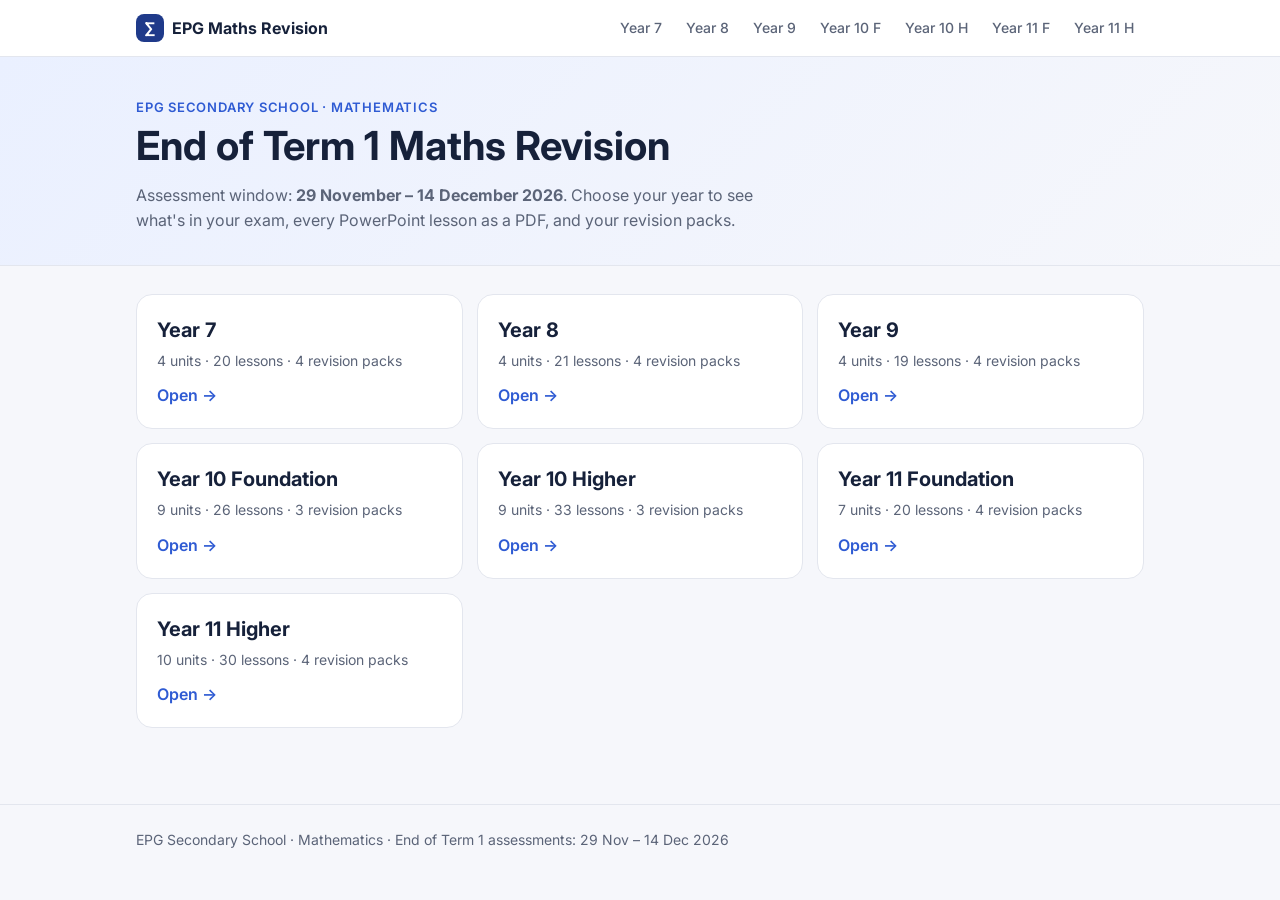
==== index.html @ ab38854c "Add revision site pages, guides and revision packs Co-Authored-By: Claude Opus 5.5 <noreply@anthropi" ====
<!doctype html><html lang="en"><head><meta charset="utf-8"><meta name="viewport" content="width=device-width,initial-scale=1">
<title>EPG Maths Revision</title><link rel="preconnect" href="https://fonts.googleapis.com"><link href="https://fonts.googleapis.com/css2?family=Inter:wght@400;500;600;700&display=swap" rel="stylesheet">
<link rel="stylesheet" href="assets/style.css"></head><body><header class="top"><div class="wrap"><a class="brand" href="index.html"><span class="logo">∑</span> EPG Maths Revision</a><nav class="years"><a href="y7.html" class="">Year 7</a><a href="y8.html" class="">Year 8</a><a href="y9.html" class="">Year 9</a><a href="y10f.html" class="">Year 10 F</a><a href="y10h.html" class="">Year 10 H</a><a href="y11f.html" class="">Year 11 F</a><a href="y11h.html" class="">Year 11 H</a></nav></div></header><main><section class="hero home"><div class="wrap"><p class="eyebrow">EPG Secondary School · Mathematics</p><h1>End of Term 1 Maths Revision</h1>
<p class="sub">Assessment window: <strong>29 November – 14 December 2026</strong>. Choose your year to see what's in your exam, every PowerPoint lesson as a PDF, and your revision packs.</p></div></section>
<div class="wrap"><div class="ygrid"><a class="ycard" href="y7.html"><span class="yname">Year 7</span><span class="ystats">4 units · 20 lessons · 4 revision packs</span><span class="go">Open →</span></a><a class="ycard" href="y8.html"><span class="yname">Year 8</span><span class="ystats">4 units · 21 lessons · 4 revision packs</span><span class="go">Open →</span></a><a class="ycard" href="y9.html"><span class="yname">Year 9</span><span class="ystats">4 units · 19 lessons · 4 revision packs</span><span class="go">Open →</span></a><a class="ycard" href="y10f.html"><span class="yname">Year 10 Foundation</span><span class="ystats">9 units · 26 lessons · 3 revision packs</span><span class="go">Open →</span></a><a class="ycard" href="y10h.html"><span class="yname">Year 10 Higher</span><span class="ystats">9 units · 33 lessons · 3 revision packs</span><span class="go">Open →</span></a><a class="ycard" href="y11f.html"><span class="yname">Year 11 Foundation</span><span class="ystats">7 units · 20 lessons · 4 revision packs</span><span class="go">Open →</span></a><a class="ycard" href="y11h.html"><span class="yname">Year 11 Higher</span><span class="ystats">10 units · 30 lessons · 4 revision packs</span><span class="go">Open →</span></a></div></div></main><footer><div class="wrap">EPG Secondary School · Mathematics · End of Term 1 assessments: 29 Nov – 14 Dec 2026</div></footer></body></html>
---- assets/style.css ----
:root{--bg:#f6f7fb;--card:#fff;--ink:#16213a;--muted:#5b6478;--line:#e3e6ee;--brand:#1f3a8a;--brand2:#2f5bd3;--soft:#eaf0ff;--acc:#0f766e;--accsoft:#e6f6f3}
@media (prefers-color-scheme:dark){:root:not([data-theme="light"]){--bg:#0f1420;--card:#171e2d;--ink:#e8ecf5;--muted:#9aa4b8;--line:#2a3347;--brand:#9db4ff;--brand2:#7f9cff;--soft:#1e2a47;--acc:#5eead4;--accsoft:#123a36}}
*{box-sizing:border-box}html{scroll-behavior:smooth}
body{margin:0;background:var(--bg);color:var(--ink);font:16px/1.55 Inter,system-ui,-apple-system,Segoe UI,Roboto,sans-serif}
a{color:inherit}.wrap{max-width:1040px;margin:0 auto;padding:0 16px}
.top{position:sticky;top:0;z-index:5;background:var(--card);border-bottom:1px solid var(--line)}
.top .wrap{display:flex;align-items:center;gap:16px;min-height:56px;flex-wrap:wrap;padding-top:6px;padding-bottom:6px}
.brand{font-weight:700;text-decoration:none;display:flex;align-items:center;gap:8px;white-space:nowrap}
.logo{display:inline grid;place-items:center;width:28px;height:28px;border-radius:8px;background:var(--brand);color:var(--card);font-size:16px}
.years{display:flex;gap:4px;overflow-x:auto;margin-left:auto;max-width:100%;scrollbar-width:none}
.years a{text-decoration:none;font-size:14px;font-weight:500;padding:6px 10px;border-radius:999px;color:var(--muted);white-space:nowrap}
.years a:hover{background:var(--soft);color:var(--ink)}.years a.on{background:var(--brand);color:var(--card)}
.hero{background:linear-gradient(135deg,var(--soft),var(--bg));border-bottom:1px solid var(--line);padding:40px 0 32px}
.eyebrow{margin:0 0 6px;font-size:13px;font-weight:600;letter-spacing:.06em;text-transform:uppercase;color:var(--brand2)}
h1{margin:0 0 14px;font-size:clamp(28px,5vw,40px);line-height:1.15}
.sub{max-width:640px;color:var(--muted);margin:0}
.chips{display:flex;flex-wrap:wrap;gap:8px;margin-bottom:12px}
.chip{background:var(--card);border:1px solid var(--line);padding:4px 12px;border-radius:999px;font-size:14px;font-weight:500}
.equip{color:var(--muted);margin:0 0 18px;max-width:760px}
.jump{display:flex;flex-wrap:wrap;gap:8px}
.jump a{text-decoration:none;background:var(--brand);color:var(--card);padding:9px 16px;border-radius:10px;font-weight:600;font-size:15px}
.jump a.ghost{background:transparent;color:var(--brand);border:1.5px solid var(--brand)}
section[id]{padding-top:36px;scroll-margin-top:64px}
h2{font-size:24px;margin:0 0 6px}.lead{color:var(--muted);margin:0 0 18px}
.units{display:grid;gap:16px}
.unit,.lgroup{background:var(--card);border:1px solid var(--line);border-radius:14px;padding:16px 18px}
.unit h3,.lgroup h3{margin:0 0 10px;font-size:17px;color:var(--brand)}
table{width:100%;border-collapse:collapse;font-size:15px}
th{text-align:left;font-size:12px;text-transform:uppercase;letter-spacing:.05em;color:var(--muted);font-weight:600;padding:6px 8px;border-bottom:1px solid var(--line)}
td{padding:8px;border-bottom:1px solid var(--line);vertical-align:top}tr:last-child td{border-bottom:0}
td.num{font-weight:600;width:56px;color:var(--brand2);font-variant-numeric:tabular-nums}
td.pg{white-space:nowrap;color:var(--muted);width:96px}
tr.rev td{font-style:italic;color:var(--muted)}
.lgroup{margin-bottom:14px}
.decks{display:grid;grid-template-columns:repeat(auto-fill,minmax(260px,1fr));gap:10px}
.deck{display:grid;grid-template-columns:auto 1fr;grid-template-rows:auto auto;column-gap:10px;text-decoration:none;border:1px solid var(--line);border-radius:12px;padding:10px 12px;transition:.15s}
.deck:hover{border-color:var(--brand2);background:var(--soft)}
.dnum{grid-row:span 2;align-self:center;background:var(--soft);color:var(--brand);font-weight:700;border-radius:8px;padding:6px 8px;font-size:14px;min-width:44px;text-align:center}
.dname{font-weight:600;line-height:1.3}.dmeta{font-size:13px;color:var(--muted)}
.packs{display:grid;grid-template-columns:repeat(auto-fill,minmax(240px,1fr));gap:12px}
.pack{background:var(--card);border:1px solid var(--line);border-radius:14px;padding:16px}
.ptitle{font-weight:700;margin-bottom:10px}.pbtns{display:grid;grid-template-columns:1fr 1fr;gap:8px}
.pbtn{text-decoration:none;text-align:center;border-radius:10px;padding:10px 6px;font-weight:600;display:flex;flex-direction:column;gap:2px}
.pbtn small{font-weight:400;font-size:12px;opacity:.8}
.pbtn.q{background:var(--brand);color:var(--card)}.pbtn.a{background:var(--accsoft);color:var(--acc)}
.empty{background:var(--card);border:1px dashed var(--line);border-radius:14px;padding:18px;color:var(--muted)}
.ygrid{display:grid;grid-template-columns:repeat(auto-fill,minmax(280px,1fr));gap:14px;padding:28px 0}
.ycard{display:flex;flex-direction:column;gap:4px;text-decoration:none;background:var(--card);border:1px solid var(--line);border-radius:16px;padding:20px;transition:.15s}
.ycard:hover{border-color:var(--brand2);transform:translateY(-2px);box-shadow:0 6px 20px rgba(31,58,138,.08)}
.yname{font-size:20px;font-weight:700}.ystats{color:var(--muted);font-size:14px}.go{margin-top:8px;color:var(--brand2);font-weight:600}
footer{margin-top:48px;padding:24px 0;border-top:1px solid var(--line);color:var(--muted);font-size:14px}
@media (max-width:560px){.top .wrap{gap:6px}.years{margin-left:0;width:100%}td.pg{width:auto}.hero{padding:28px 0 24px}}
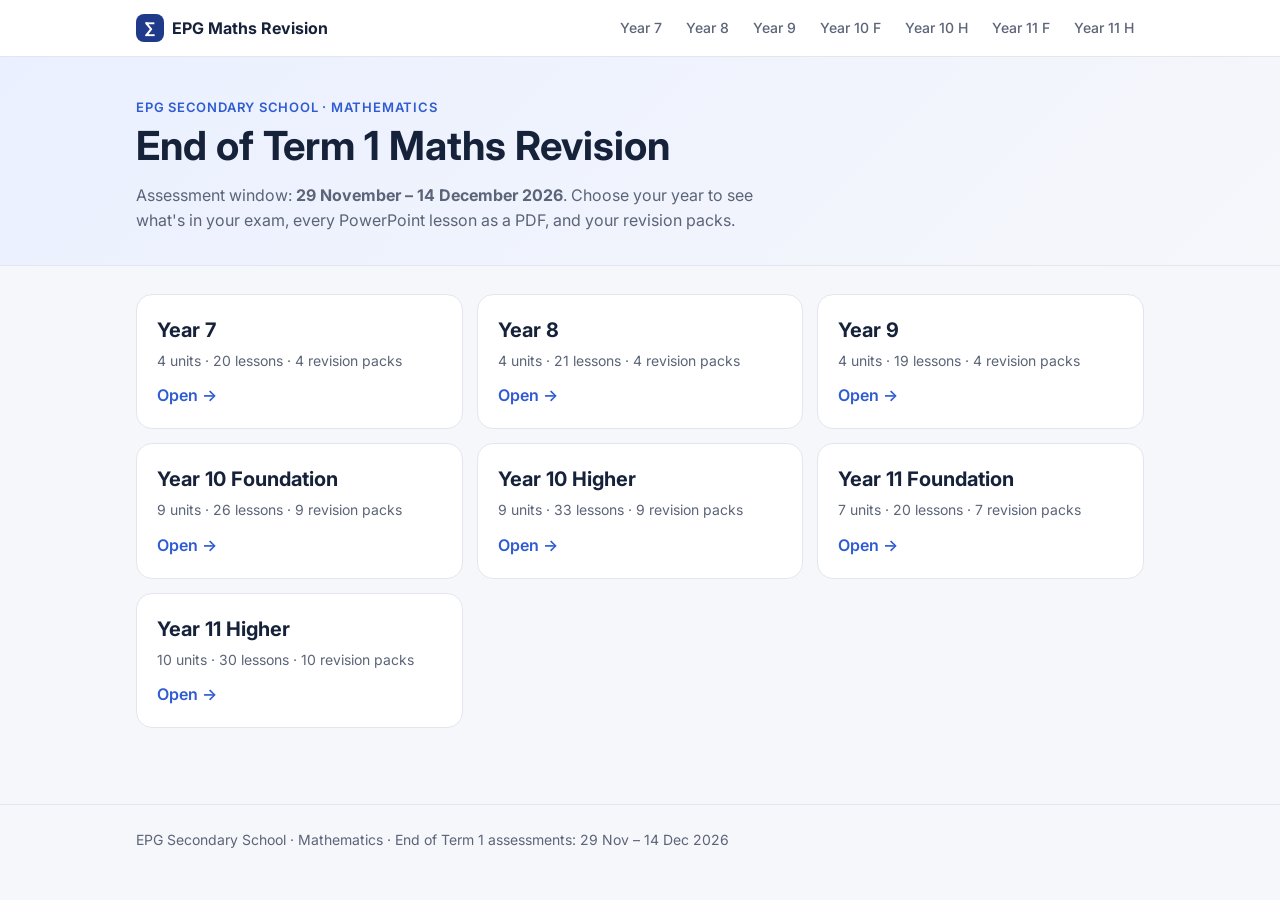
==== commit 779bafc8: "Remove units section; add per-unit Year 10/11 revision packs Co-Authored-By: Claude Opus 5.5 <norepl" ====
--- a/index.html
+++ b/index.html
@@ -2,4 +2,4 @@
 <title>EPG Maths Revision</title><link rel="preconnect" href="https://fonts.googleapis.com"><link href="https://fonts.googleapis.com/css2?family=Inter:wght@400;500;600;700&display=swap" rel="stylesheet">
 <link rel="stylesheet" href="assets/style.css"></head><body><header class="top"><div class="wrap"><a class="brand" href="index.html"><span class="logo">∑</span> EPG Maths Revision</a><nav class="years"><a href="y7.html" class="">Year 7</a><a href="y8.html" class="">Year 8</a><a href="y9.html" class="">Year 9</a><a href="y10f.html" class="">Year 10 F</a><a href="y10h.html" class="">Year 10 H</a><a href="y11f.html" class="">Year 11 F</a><a href="y11h.html" class="">Year 11 H</a></nav></div></header><main><section class="hero home"><div class="wrap"><p class="eyebrow">EPG Secondary School · Mathematics</p><h1>End of Term 1 Maths Revision</h1>
 <p class="sub">Assessment window: <strong>29 November – 14 December 2026</strong>. Choose your year to see what's in your exam, every PowerPoint lesson as a PDF, and your revision packs.</p></div></section>
-<div class="wrap"><div class="ygrid"><a class="ycard" href="y7.html"><span class="yname">Year 7</span><span class="ystats">4 units · 20 lessons · 4 revision packs</span><span class="go">Open →</span></a><a class="ycard" href="y8.html"><span class="yname">Year 8</span><span class="ystats">4 units · 21 lessons · 4 revision packs</span><span class="go">Open →</span></a><a class="ycard" href="y9.html"><span class="yname">Year 9</span><span class="ystats">4 units · 19 lessons · 4 revision packs</span><span class="go">Open →</span></a><a class="ycard" href="y10f.html"><span class="yname">Year 10 Foundation</span><span class="ystats">9 units · 26 lessons · 3 revision packs</span><span class="go">Open →</span></a><a class="ycard" href="y10h.html"><span class="yname">Year 10 Higher</span><span class="ystats">9 units · 33 lessons · 3 revision packs</span><span class="go">Open →</span></a><a class="ycard" href="y11f.html"><span class="yname">Year 11 Foundation</span><span class="ystats">7 units · 20 lessons · 4 revision packs</span><span class="go">Open →</span></a><a class="ycard" href="y11h.html"><span class="yname">Year 11 Higher</span><span class="ystats">10 units · 30 lessons · 4 revision packs</span><span class="go">Open →</span></a></div></div></main><footer><div class="wrap">EPG Secondary School · Mathematics · End of Term 1 assessments: 29 Nov – 14 Dec 2026</div></footer></body></html>+<div class="wrap"><div class="ygrid"><a class="ycard" href="y7.html"><span class="yname">Year 7</span><span class="ystats">4 units · 20 lessons · 4 revision packs</span><span class="go">Open →</span></a><a class="ycard" href="y8.html"><span class="yname">Year 8</span><span class="ystats">4 units · 21 lessons · 4 revision packs</span><span class="go">Open →</span></a><a class="ycard" href="y9.html"><span class="yname">Year 9</span><span class="ystats">4 units · 19 lessons · 4 revision packs</span><span class="go">Open →</span></a><a class="ycard" href="y10f.html"><span class="yname">Year 10 Foundation</span><span class="ystats">9 units · 26 lessons · 9 revision packs</span><span class="go">Open →</span></a><a class="ycard" href="y10h.html"><span class="yname">Year 10 Higher</span><span class="ystats">9 units · 33 lessons · 9 revision packs</span><span class="go">Open →</span></a><a class="ycard" href="y11f.html"><span class="yname">Year 11 Foundation</span><span class="ystats">7 units · 20 lessons · 7 revision packs</span><span class="go">Open →</span></a><a class="ycard" href="y11h.html"><span class="yname">Year 11 Higher</span><span class="ystats">10 units · 30 lessons · 10 revision packs</span><span class="go">Open →</span></a></div></div></main><footer><div class="wrap">EPG Secondary School · Mathematics · End of Term 1 assessments: 29 Nov – 14 Dec 2026</div></footer></body></html>
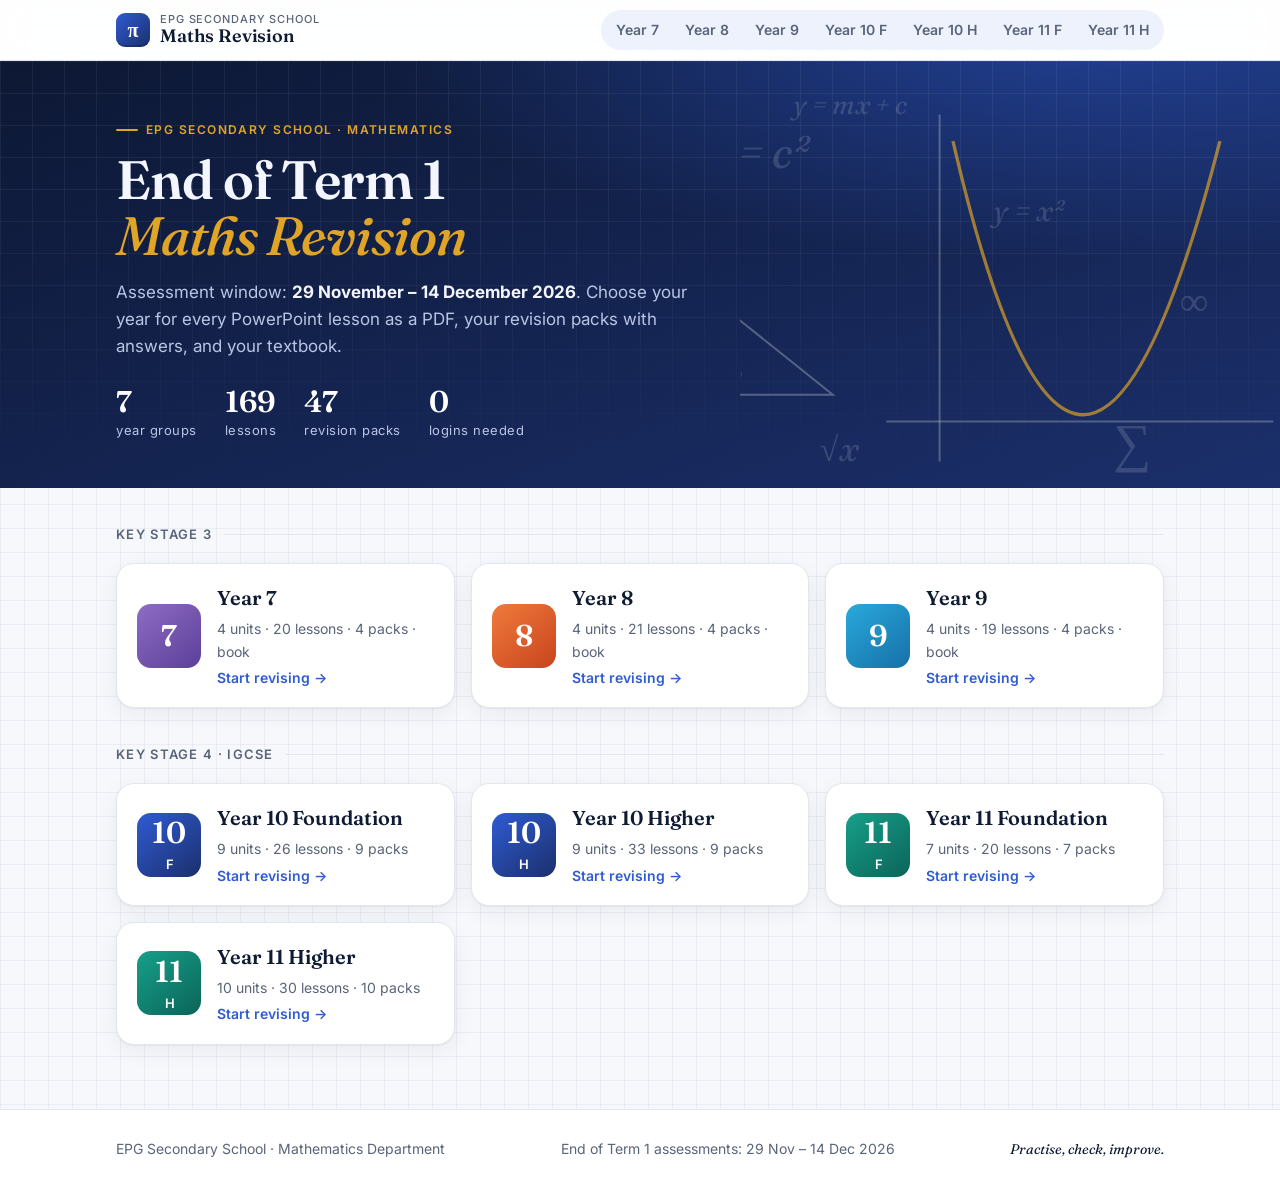
==== commit 0ad96516: "Restyle site with a maths theme Co-Authored-By: Claude Opus 5.5 <noreply@anthropic.com> Claude-Sessi" ====
--- a/index.html
+++ b/index.html
@@ -1,5 +1,6 @@
 <!doctype html><html lang="en"><head><meta charset="utf-8"><meta name="viewport" content="width=device-width,initial-scale=1">
-<title>EPG Maths Revision</title><link rel="preconnect" href="https://fonts.googleapis.com"><link href="https://fonts.googleapis.com/css2?family=Inter:wght@400;500;600;700&display=swap" rel="stylesheet">
-<link rel="stylesheet" href="assets/style.css"></head><body><header class="top"><div class="wrap"><a class="brand" href="index.html"><span class="logo">∑</span> EPG Maths Revision</a><nav class="years"><a href="y7.html" class="">Year 7</a><a href="y8.html" class="">Year 8</a><a href="y9.html" class="">Year 9</a><a href="y10f.html" class="">Year 10 F</a><a href="y10h.html" class="">Year 10 H</a><a href="y11f.html" class="">Year 11 F</a><a href="y11h.html" class="">Year 11 H</a></nav></div></header><main><section class="hero home"><div class="wrap"><p class="eyebrow">EPG Secondary School · Mathematics</p><h1>End of Term 1 Maths Revision</h1>
-<p class="sub">Assessment window: <strong>29 November – 14 December 2026</strong>. Choose your year to see what's in your exam, every PowerPoint lesson as a PDF, and your revision packs.</p></div></section>
-<div class="wrap"><div class="ygrid"><a class="ycard" href="y7.html"><span class="yname">Year 7</span><span class="ystats">4 units · 20 lessons · 4 revision packs</span><span class="go">Open →</span></a><a class="ycard" href="y8.html"><span class="yname">Year 8</span><span class="ystats">4 units · 21 lessons · 4 revision packs</span><span class="go">Open →</span></a><a class="ycard" href="y9.html"><span class="yname">Year 9</span><span class="ystats">4 units · 19 lessons · 4 revision packs</span><span class="go">Open →</span></a><a class="ycard" href="y10f.html"><span class="yname">Year 10 Foundation</span><span class="ystats">9 units · 26 lessons · 9 revision packs</span><span class="go">Open →</span></a><a class="ycard" href="y10h.html"><span class="yname">Year 10 Higher</span><span class="ystats">9 units · 33 lessons · 9 revision packs</span><span class="go">Open →</span></a><a class="ycard" href="y11f.html"><span class="yname">Year 11 Foundation</span><span class="ystats">7 units · 20 lessons · 7 revision packs</span><span class="go">Open →</span></a><a class="ycard" href="y11h.html"><span class="yname">Year 11 Higher</span><span class="ystats">10 units · 30 lessons · 10 revision packs</span><span class="go">Open →</span></a></div></div></main><footer><div class="wrap">EPG Secondary School · Mathematics · End of Term 1 assessments: 29 Nov – 14 Dec 2026</div></footer></body></html>+<title>EPG Maths Revision</title><link rel="preconnect" href="https://fonts.googleapis.com"><link href="https://fonts.googleapis.com/css2?family=Fraunces:ital,opsz,wght@0,9..144,500;0,9..144,600;1,9..144,400;1,9..144,500&family=Inter:wght@400;500;600;700&display=swap" rel="stylesheet">
+<link rel="stylesheet" href="assets/style.css"></head><body><header class="top"><div class="wrap"><a class="brand" href="index.html"><span class="logo">π</span><span><small>EPG Secondary School</small><b>Maths Revision</b></span></a><nav class="years"><a href="y7.html" class="">Year 7</a><a href="y8.html" class="">Year 8</a><a href="y9.html" class="">Year 9</a><a href="y10f.html" class="">Year 10 F</a><a href="y10h.html" class="">Year 10 H</a><a href="y11f.html" class="">Year 11 F</a><a href="y11h.html" class="">Year 11 H</a></nav></div></header><main><section class="hero home"><svg class="deco" viewBox="0 0 560 320" preserveAspectRatio="xMaxYMid slice" aria-hidden="true"><line class="axis" x1="250" y1="270" x2="540" y2="270"/><line class="axis" x1="290" y1="300" x2="290" y2="40"/><path class="curve" d="M300 60 Q395 470 500 60"/><polygon class="tri" points="110,250 210,250 110,170"/><text x="122" y="242" font-size="13">90°</text><text x="40" y="80" font-size="34" font-style="italic">a² + b² = c²</text><text x="330" y="120" font-size="22" font-style="italic">y = x²</text><text x="60" y="150" font-size="52">π</text><text x="420" y="300" font-size="40">∑</text><text x="200" y="300" font-size="26" font-style="italic">√x</text><text x="470" y="190" font-size="30">∞</text><text x="180" y="40" font-size="20" font-style="italic">y = mx + c</text></svg><div class="wrap"><p class="eyebrow">EPG Secondary School · Mathematics</p><h1>End of Term 1<br><em>Maths Revision</em></h1>
+<p class="sub">Assessment window: <strong>29 November – 14 December 2026</strong>. Choose your year for every PowerPoint lesson as a PDF, your revision packs with answers, and your textbook.</p>
+<div class="stats"><div class="stat"><b>7</b><span>year groups</span></div><div class="stat"><b>169</b><span>lessons</span></div><div class="stat"><b>47</b><span>revision packs</span></div><div class="stat"><b>0</b><span>logins needed</span></div></div></div></section>
+<div class="wrap"><div class="kslabel">Key Stage 3</div><div class="ygrid"><a class="ycard" href="y7.html"><span class="ybadge c7">7</span><span class="yname">Year 7</span><span class="ystats">4 units · 20 lessons · 4 packs · book</span><span class="go">Start revising →</span></a><a class="ycard" href="y8.html"><span class="ybadge c8">8</span><span class="yname">Year 8</span><span class="ystats">4 units · 21 lessons · 4 packs · book</span><span class="go">Start revising →</span></a><a class="ycard" href="y9.html"><span class="ybadge c9">9</span><span class="yname">Year 9</span><span class="ystats">4 units · 19 lessons · 4 packs · book</span><span class="go">Start revising →</span></a></div><div class="kslabel">Key Stage 4 · IGCSE</div><div class="ygrid"><a class="ycard" href="y10f.html"><span class="ybadge c10">10<sub>F</sub></span><span class="yname">Year 10 Foundation</span><span class="ystats">9 units · 26 lessons · 9 packs</span><span class="go">Start revising →</span></a><a class="ycard" href="y10h.html"><span class="ybadge c10">10<sub>H</sub></span><span class="yname">Year 10 Higher</span><span class="ystats">9 units · 33 lessons · 9 packs</span><span class="go">Start revising →</span></a><a class="ycard" href="y11f.html"><span class="ybadge c11">11<sub>F</sub></span><span class="yname">Year 11 Foundation</span><span class="ystats">7 units · 20 lessons · 7 packs</span><span class="go">Start revising →</span></a><a class="ycard" href="y11h.html"><span class="ybadge c11">11<sub>H</sub></span><span class="yname">Year 11 Higher</span><span class="ystats">10 units · 30 lessons · 10 packs</span><span class="go">Start revising →</span></a></div></div></main><footer><div class="wrap"><span>EPG Secondary School · Mathematics Department</span><span>End of Term 1 assessments: 29 Nov – 14 Dec 2026</span><span class="f">Practise, check, improve.</span></div></footer></body></html>
--- a/assets/style.css
+++ b/assets/style.css
@@ -1,52 +1,101 @@
-:root{--bg:#f6f7fb;--card:#fff;--ink:#16213a;--muted:#5b6478;--line:#e3e6ee;--brand:#1f3a8a;--brand2:#2f5bd3;--soft:#eaf0ff;--acc:#0f766e;--accsoft:#e6f6f3}
-@media (prefers-color-scheme:dark){:root:not([data-theme="light"]){--bg:#0f1420;--card:#171e2d;--ink:#e8ecf5;--muted:#9aa4b8;--line:#2a3347;--brand:#9db4ff;--brand2:#7f9cff;--soft:#1e2a47;--acc:#5eead4;--accsoft:#123a36}}
+:root{
+  --bg:#f7f8fb;--card:#ffffff;--ink:#0f1b33;--muted:#5a6479;--line:#e2e6ef;--grid:rgba(30,58,138,.055);
+  --brand:#1b2f6b;--brand2:#2f5bd3;--soft:#eef2fd;--acc:#0e7c6b;--accsoft:#e3f5f1;--gold:#e0a526;
+  --hero1:#0d1834;--hero2:#1b2f6b;--heroink:#f3f6ff;--heromuted:#b9c5e6;--shadow:0 1px 2px rgba(15,27,51,.05),0 6px 22px rgba(15,27,51,.06)
+}
+@media (prefers-color-scheme:dark){:root:not([data-theme="light"]){
+  --bg:#0b1020;--card:#131a2c;--ink:#e9edf7;--muted:#9aa5bd;--line:#252e45;--grid:rgba(157,180,255,.05);
+  --brand:#a9bcff;--brand2:#86a2ff;--soft:#1a2440;--acc:#5fe0c8;--accsoft:#10322d;--gold:#f2c14e;
+  --hero1:#070c1a;--hero2:#14214a;--heroink:#f3f6ff;--heromuted:#a7b4d6;--shadow:0 1px 2px rgba(0,0,0,.3),0 8px 24px rgba(0,0,0,.25)}}
+:root[data-theme="dark"]{--bg:#0b1020;--card:#131a2c;--ink:#e9edf7;--muted:#9aa5bd;--line:#252e45;--grid:rgba(157,180,255,.05);--brand:#a9bcff;--brand2:#86a2ff;--soft:#1a2440;--acc:#5fe0c8;--accsoft:#10322d;--gold:#f2c14e;--hero1:#070c1a;--hero2:#14214a}
 *{box-sizing:border-box}html{scroll-behavior:smooth}
-body{margin:0;background:var(--bg);color:var(--ink);font:16px/1.55 Inter,system-ui,-apple-system,Segoe UI,Roboto,sans-serif}
-a{color:inherit}.wrap{max-width:1040px;margin:0 auto;padding:0 16px}
-.top{position:sticky;top:0;z-index:5;background:var(--card);border-bottom:1px solid var(--line)}
-.top .wrap{display:flex;align-items:center;gap:16px;min-height:56px;flex-wrap:wrap;padding-top:6px;padding-bottom:6px}
-.brand{font-weight:700;text-decoration:none;display:flex;align-items:center;gap:8px;white-space:nowrap}
-.logo{display:inline grid;place-items:center;width:28px;height:28px;border-radius:8px;background:var(--brand);color:var(--card);font-size:16px}
-.years{display:flex;gap:4px;overflow-x:auto;margin-left:auto;max-width:100%;scrollbar-width:none}
-.years a{text-decoration:none;font-size:14px;font-weight:500;padding:6px 10px;border-radius:999px;color:var(--muted);white-space:nowrap}
-.years a:hover{background:var(--soft);color:var(--ink)}.years a.on{background:var(--brand);color:var(--card)}
-.hero{background:linear-gradient(135deg,var(--soft),var(--bg));border-bottom:1px solid var(--line);padding:40px 0 32px}
-.eyebrow{margin:0 0 6px;font-size:13px;font-weight:600;letter-spacing:.06em;text-transform:uppercase;color:var(--brand2)}
-h1{margin:0 0 14px;font-size:clamp(28px,5vw,40px);line-height:1.15}
-.sub{max-width:640px;color:var(--muted);margin:0}
-.chips{display:flex;flex-wrap:wrap;gap:8px;margin-bottom:12px}
-.chip{background:var(--card);border:1px solid var(--line);padding:4px 12px;border-radius:999px;font-size:14px;font-weight:500}
-.equip{color:var(--muted);margin:0 0 18px;max-width:760px}
-.jump{display:flex;flex-wrap:wrap;gap:8px}
-.jump a{text-decoration:none;background:var(--brand);color:var(--card);padding:9px 16px;border-radius:10px;font-weight:600;font-size:15px}
-.jump a.ghost{background:transparent;color:var(--brand);border:1.5px solid var(--brand)}
-section[id]{padding-top:36px;scroll-margin-top:64px}
-h2{font-size:24px;margin:0 0 6px}.lead{color:var(--muted);margin:0 0 18px}
-.units{display:grid;gap:16px}
-.unit,.lgroup{background:var(--card);border:1px solid var(--line);border-radius:14px;padding:16px 18px}
-.unit h3,.lgroup h3{margin:0 0 10px;font-size:17px;color:var(--brand)}
-table{width:100%;border-collapse:collapse;font-size:15px}
-th{text-align:left;font-size:12px;text-transform:uppercase;letter-spacing:.05em;color:var(--muted);font-weight:600;padding:6px 8px;border-bottom:1px solid var(--line)}
-td{padding:8px;border-bottom:1px solid var(--line);vertical-align:top}tr:last-child td{border-bottom:0}
-td.num{font-weight:600;width:56px;color:var(--brand2);font-variant-numeric:tabular-nums}
-td.pg{white-space:nowrap;color:var(--muted);width:96px}
-tr.rev td{font-style:italic;color:var(--muted)}
-.lgroup{margin-bottom:14px}
-.decks{display:grid;grid-template-columns:repeat(auto-fill,minmax(260px,1fr));gap:10px}
-.deck{display:grid;grid-template-columns:auto 1fr;grid-template-rows:auto auto;column-gap:10px;text-decoration:none;border:1px solid var(--line);border-radius:12px;padding:10px 12px;transition:.15s}
-.deck:hover{border-color:var(--brand2);background:var(--soft)}
-.dnum{grid-row:span 2;align-self:center;background:var(--soft);color:var(--brand);font-weight:700;border-radius:8px;padding:6px 8px;font-size:14px;min-width:44px;text-align:center}
+body{margin:0;color:var(--ink);font:16px/1.6 Inter,system-ui,-apple-system,"Segoe UI",Roboto,sans-serif;
+  background-color:var(--bg);
+  background-image:linear-gradient(var(--grid) 1px,transparent 1px),linear-gradient(90deg,var(--grid) 1px,transparent 1px);
+  background-size:24px 24px}
+a{color:inherit}.wrap{max-width:1080px;margin:0 auto;padding:0 16px}
+.serif,h1,h2,.yname,.ptitle,.btitle,.unitname{font-family:Fraunces,Georgia,"Times New Roman",serif}
+/* top bar */
+.top{position:sticky;top:0;z-index:5;background:color-mix(in srgb,var(--card) 88%,transparent);backdrop-filter:saturate(1.4) blur(10px);-webkit-backdrop-filter:saturate(1.4) blur(10px);border-bottom:1px solid var(--line)}
+.top .wrap{display:flex;align-items:center;gap:16px;min-height:60px;flex-wrap:wrap;padding-top:6px;padding-bottom:6px}
+.brand{font-weight:700;text-decoration:none;display:flex;align-items:center;gap:10px;white-space:nowrap;letter-spacing:-.01em}
+.brand small{display:block;font-weight:500;font-size:11px;letter-spacing:.08em;text-transform:uppercase;color:var(--muted);line-height:1}
+.brand b{display:block;line-height:1.2;font-family:Fraunces,Georgia,serif;font-size:18px;font-weight:600}
+.logo{display:inline grid;place-items:center;width:34px;height:34px;border-radius:9px;background:linear-gradient(135deg,var(--brand2),var(--brand));color:#fff;font:600 20px/1 Fraunces,Georgia,serif;box-shadow:inset 0 -2px 0 rgba(0,0,0,.15)}
+.years{display:flex;gap:2px;overflow-x:auto;margin-left:auto;max-width:100%;scrollbar-width:none;padding:3px;background:var(--soft);border-radius:999px}
+.years::-webkit-scrollbar{display:none}
+.years a{text-decoration:none;font-size:14px;font-weight:600;padding:6px 12px;border-radius:999px;color:var(--muted);white-space:nowrap}
+.years a:hover{color:var(--ink);background:var(--card)}.years a.on{background:var(--brand);color:var(--card)}
+@media (prefers-color-scheme:dark){:root:not([data-theme="light"]) .years a.on{color:#0b1020}}
+/* hero */
+.hero{position:relative;overflow:hidden;color:var(--heroink);background:radial-gradient(1200px 400px at 85% -10%,rgba(47,91,211,.55),transparent 60%),linear-gradient(160deg,var(--hero1),var(--hero2));padding:52px 0 46px}
+.hero::before{content:"";position:absolute;inset:0;background-image:linear-gradient(rgba(255,255,255,.06) 1px,transparent 1px),linear-gradient(90deg,rgba(255,255,255,.06) 1px,transparent 1px);background-size:32px 32px;mask-image:linear-gradient(180deg,#000 30%,transparent);-webkit-mask-image:linear-gradient(180deg,#000 30%,transparent)}
+.hero .wrap{position:relative;z-index:1}
+.deco{position:absolute;right:-20px;top:0;height:100%;width:min(560px,60%);opacity:.9;pointer-events:none;z-index:0}
+.deco text{font-family:Fraunces,Georgia,serif;fill:rgba(255,255,255,.16)}
+.deco .curve{fill:none;stroke:var(--gold);stroke-width:2.5;opacity:.75}
+.deco .axis{stroke:rgba(255,255,255,.28);stroke-width:1.5}
+.deco .tri{fill:none;stroke:rgba(255,255,255,.3);stroke-width:1.5}
+.eyebrow{display:inline-flex;align-items:center;gap:8px;margin:0 0 12px;font-size:12px;font-weight:600;letter-spacing:.12em;text-transform:uppercase;color:var(--gold)}
+.eyebrow::before{content:"";width:22px;height:2px;background:var(--gold);border-radius:2px}
+h1{margin:0 0 14px;font-size:clamp(32px,6vw,54px);line-height:1.05;font-weight:600;letter-spacing:-.02em}
+h1 em{font-style:italic;color:var(--gold);font-weight:500}
+.sub{max-width:600px;color:var(--heromuted);margin:0;font-size:17px}.sub strong{color:var(--heroink)}
+.chips{display:flex;flex-wrap:wrap;gap:8px;margin:4px 0 14px}
+.chip{background:rgba(255,255,255,.08);border:1px solid rgba(255,255,255,.18);color:var(--heroink);padding:5px 12px;border-radius:999px;font-size:14px;font-weight:500}
+.equip{color:var(--heromuted);margin:0 0 22px;max-width:760px}.equip strong{color:var(--heroink)}
+.jump{display:flex;flex-wrap:wrap;gap:10px}
+.jump a{text-decoration:none;background:#fff;color:#0f1b33;padding:10px 18px;border-radius:10px;font-weight:600;font-size:15px;display:inline-flex;align-items:center;gap:8px;transition:.15s}
+.jump a:hover{transform:translateY(-1px);box-shadow:0 6px 18px rgba(0,0,0,.25)}
+.jump a+a{background:rgba(255,255,255,.08);color:#fff;border:1px solid rgba(255,255,255,.25)}
+.jump a span{font-family:Fraunces,Georgia,serif;color:var(--gold);font-weight:600}
+/* sections */
+section[id]{padding-top:44px;scroll-margin-top:70px}
+.shead{display:flex;align-items:baseline;gap:12px;margin:0 0 4px}
+.sno{font:600 13px/1 ui-monospace,"SFMono-Regular",Menlo,monospace;color:var(--brand2);background:var(--soft);padding:5px 8px;border-radius:6px;letter-spacing:.04em}
+h2{font-size:clamp(24px,3.4vw,30px);margin:0;font-weight:600;letter-spacing:-.01em}
+.lead{color:var(--muted);margin:6px 0 20px}
+.lgroup,.unit{background:var(--card);border:1px solid var(--line);border-radius:16px;padding:18px 20px;box-shadow:var(--shadow);margin-bottom:16px}
+.lgroup h3,.unit h3{margin:0 0 12px;font:600 18px/1.3 Fraunces,Georgia,serif;color:var(--ink);display:flex;align-items:center;gap:10px}
+.lgroup h3::before{content:"";width:6px;height:20px;border-radius:3px;background:linear-gradient(var(--brand2),var(--acc))}
+.decks{display:grid;grid-template-columns:repeat(auto-fill,minmax(270px,1fr));gap:10px}
+.deck{display:grid;grid-template-columns:auto 1fr;grid-template-rows:auto auto;column-gap:12px;text-decoration:none;border:1px solid var(--line);border-radius:12px;padding:11px 12px;transition:.15s;background:var(--card)}
+.deck:hover{border-color:var(--brand2);background:var(--soft);transform:translateY(-1px)}
+.dnum{grid-row:span 2;align-self:center;background:var(--soft);color:var(--brand);font:600 15px/1 Fraunces,Georgia,serif;border-radius:9px;padding:9px 8px;min-width:48px;text-align:center;font-variant-numeric:tabular-nums}
+.deck:hover .dnum{background:var(--brand);color:var(--card)}
 .dname{font-weight:600;line-height:1.3}.dmeta{font-size:13px;color:var(--muted)}
-.packs{display:grid;grid-template-columns:repeat(auto-fill,minmax(240px,1fr));gap:12px}
-.pack{background:var(--card);border:1px solid var(--line);border-radius:14px;padding:16px}
-.ptitle{font-weight:700;margin-bottom:10px}.pbtns{display:grid;grid-template-columns:1fr 1fr;gap:8px}
-.pbtn{text-decoration:none;text-align:center;border-radius:10px;padding:10px 6px;font-weight:600;display:flex;flex-direction:column;gap:2px}
-.pbtn small{font-weight:400;font-size:12px;opacity:.8}
+.packs{display:grid;grid-template-columns:repeat(auto-fill,minmax(240px,1fr));gap:14px}
+.pack{position:relative;background:var(--card);border:1px solid var(--line);border-radius:16px;padding:18px;box-shadow:var(--shadow);overflow:hidden}
+.pack::after{content:"∫";position:absolute;right:12px;top:2px;font:italic 400 44px/1 Fraunces,Georgia,serif;color:var(--soft);pointer-events:none}
+.ptitle{font-weight:600;font-size:17px;margin-bottom:12px;position:relative;z-index:1}
+.pbtns{display:grid;grid-template-columns:1fr 1fr;gap:8px;position:relative;z-index:1}
+.pbtn{text-decoration:none;text-align:center;border-radius:10px;padding:10px 6px;font-weight:600;display:flex;flex-direction:column;gap:2px;transition:.15s}
+.pbtn:hover{transform:translateY(-1px);filter:brightness(1.05)}
+.pbtn small{font-weight:400;font-size:12px;opacity:.85}
 .pbtn.q{background:var(--brand);color:var(--card)}.pbtn.a{background:var(--accsoft);color:var(--acc)}
 .empty{background:var(--card);border:1px dashed var(--line);border-radius:14px;padding:18px;color:var(--muted)}
-.ygrid{display:grid;grid-template-columns:repeat(auto-fill,minmax(280px,1fr));gap:14px;padding:28px 0}
-.ycard{display:flex;flex-direction:column;gap:4px;text-decoration:none;background:var(--card);border:1px solid var(--line);border-radius:16px;padding:20px;transition:.15s}
-.ycard:hover{border-color:var(--brand2);transform:translateY(-2px);box-shadow:0 6px 20px rgba(31,58,138,.08)}
-.yname{font-size:20px;font-weight:700}.ystats{color:var(--muted);font-size:14px}.go{margin-top:8px;color:var(--brand2);font-weight:600}
-footer{margin-top:48px;padding:24px 0;border-top:1px solid var(--line);color:var(--muted);font-size:14px}
-@media (max-width:560px){.top .wrap{gap:6px}.years{margin-left:0;width:100%}td.pg{width:auto}.hero{padding:28px 0 24px}}
+/* books */
+.books{display:grid;grid-template-columns:repeat(auto-fill,minmax(180px,230px));gap:16px}
+.book{display:flex;flex-direction:column;gap:6px;text-decoration:none;color:var(--ink);background:var(--card);border:1px solid var(--line);border-radius:16px;padding:14px;box-shadow:var(--shadow);transition:.2s}
+.book:hover{border-color:var(--brand2);transform:translateY(-3px) rotate(-.4deg);box-shadow:0 14px 30px rgba(15,27,51,.14)}
+.book img{width:100%;border-radius:6px 10px 10px 6px;display:block;box-shadow:-4px 0 0 rgba(0,0,0,.12) inset,0 6px 14px rgba(15,27,51,.18)}
+.btitle{font-weight:600;font-size:17px;margin-top:4px}.book small{color:var(--muted)}
+/* home */
+.ygrid{display:grid;grid-template-columns:repeat(auto-fill,minmax(300px,1fr));gap:16px;padding:8px 0 0}
+.kslabel{margin:40px 0 14px;display:flex;align-items:center;gap:12px;font:600 13px/1 Inter,sans-serif;letter-spacing:.1em;text-transform:uppercase;color:var(--muted)}
+.kslabel::after{content:"";flex:1;height:1px;background:var(--line)}
+.ycard{position:relative;display:grid;grid-template-columns:auto 1fr;gap:4px 16px;align-items:center;text-decoration:none;background:var(--card);border:1px solid var(--line);border-radius:18px;padding:18px 20px;box-shadow:var(--shadow);transition:.2s;overflow:hidden}
+.ycard:hover{border-color:var(--brand2);transform:translateY(-3px);box-shadow:0 14px 30px rgba(15,27,51,.12)}
+.ybadge{grid-row:span 3;width:64px;height:64px;border-radius:14px;display:grid;place-items:center;font:600 30px/1 Fraunces,Georgia,serif;color:#fff;background:linear-gradient(140deg,var(--c1),var(--c2))}
+.ybadge sub{font:600 13px/1 Inter,sans-serif;margin-left:1px;vertical-align:baseline}
+.yname{font-size:20px;font-weight:600}.ystats{color:var(--muted);font-size:14px}.go{color:var(--brand2);font-weight:600;font-size:14px}
+.ycard:hover .go{text-decoration:underline}
+.c7{--c1:#8e6cc4;--c2:#5b3f99}.c8{--c1:#f07a3c;--c2:#c8441d}.c9{--c1:#29a9db;--c2:#1670a8}.c10{--c1:#2f5bd3;--c2:#1b2f6b}.c11{--c1:#16a08a;--c2:#0b6458}
+.stats{display:flex;flex-wrap:wrap;gap:28px;margin-top:26px}
+.stat b{display:block;font:600 30px/1 Fraunces,Georgia,serif;color:#fff}.stat span{font-size:13px;color:var(--heromuted);letter-spacing:.04em}
+footer{margin-top:64px;padding:28px 0;border-top:1px solid var(--line);color:var(--muted);font-size:14px;background:var(--card)}
+footer .wrap{display:flex;flex-wrap:wrap;gap:8px 20px;justify-content:space-between;align-items:center}
+footer .f{font-family:Fraunces,Georgia,serif;font-style:italic;color:var(--ink)}
+@media (max-width:640px){.top .wrap{gap:8px}.years{margin-left:0;width:100%}.hero{padding:36px 0 32px}.deco{display:none}.ycard{grid-template-columns:auto 1fr}.stats{display:grid;grid-template-columns:1fr 1fr;gap:16px}.stat b{font-size:24px}}
+@media (min-width:641px) and (max-width:980px){.deco{width:42%;opacity:.5}}
+.hero:not(.home) .deco{width:min(460px,42%)}
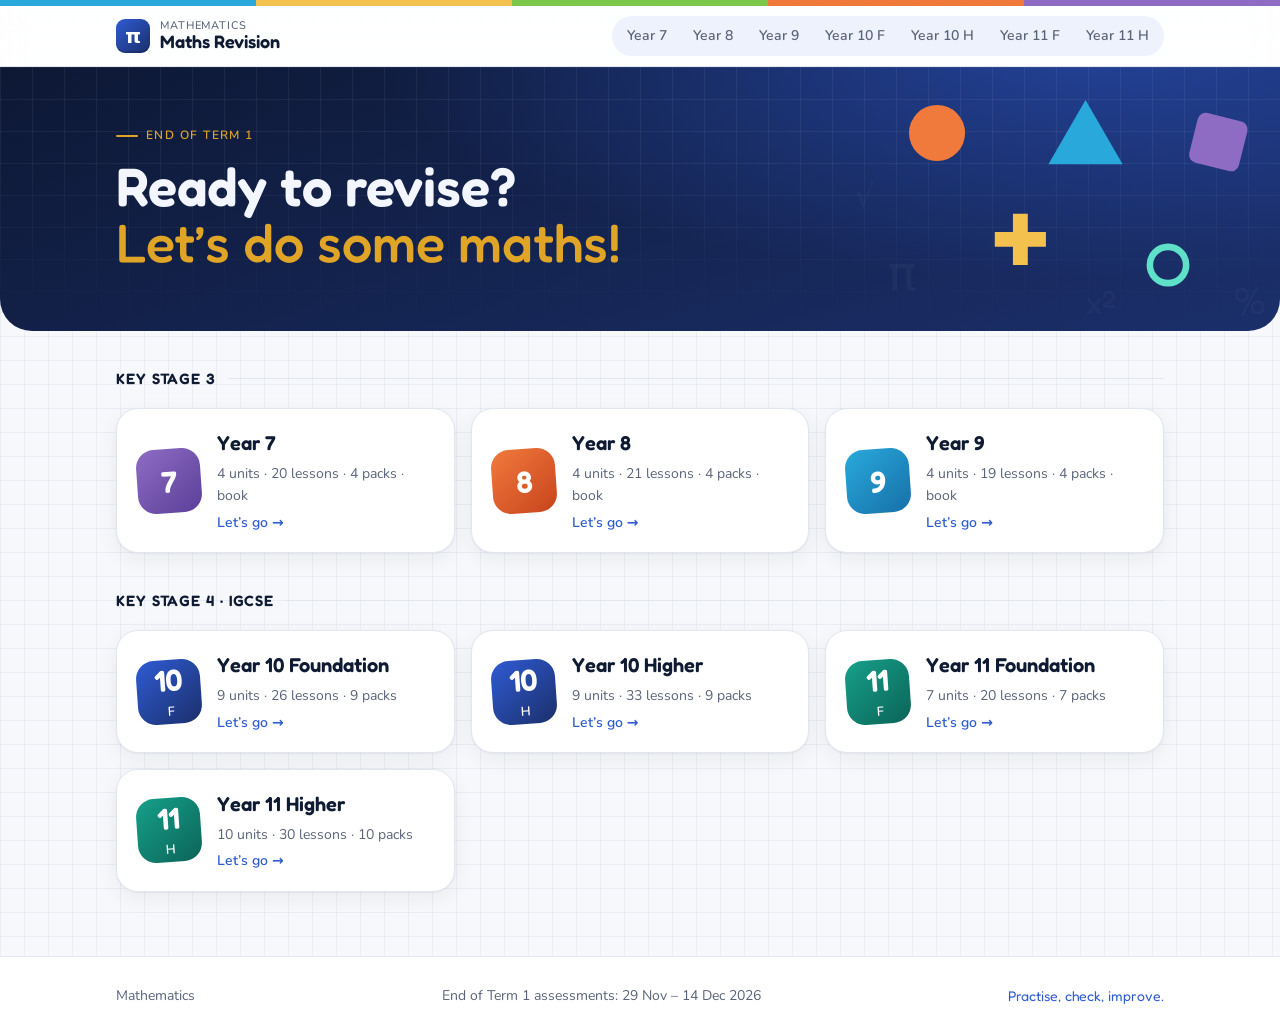
==== commit d9d12265: "Make the site friendlier: playful colours and shapes, remove school name and stats Co-Authored-By: C" ====
--- a/index.html
+++ b/index.html
@@ -1,6 +1,14 @@
 <!doctype html><html lang="en"><head><meta charset="utf-8"><meta name="viewport" content="width=device-width,initial-scale=1">
-<title>EPG Maths Revision</title><link rel="preconnect" href="https://fonts.googleapis.com"><link href="https://fonts.googleapis.com/css2?family=Fraunces:ital,opsz,wght@0,9..144,500;0,9..144,600;1,9..144,400;1,9..144,500&family=Inter:wght@400;500;600;700&display=swap" rel="stylesheet">
-<link rel="stylesheet" href="assets/style.css"></head><body><header class="top"><div class="wrap"><a class="brand" href="index.html"><span class="logo">π</span><span><small>EPG Secondary School</small><b>Maths Revision</b></span></a><nav class="years"><a href="y7.html" class="">Year 7</a><a href="y8.html" class="">Year 8</a><a href="y9.html" class="">Year 9</a><a href="y10f.html" class="">Year 10 F</a><a href="y10h.html" class="">Year 10 H</a><a href="y11f.html" class="">Year 11 F</a><a href="y11h.html" class="">Year 11 H</a></nav></div></header><main><section class="hero home"><svg class="deco" viewBox="0 0 560 320" preserveAspectRatio="xMaxYMid slice" aria-hidden="true"><line class="axis" x1="250" y1="270" x2="540" y2="270"/><line class="axis" x1="290" y1="300" x2="290" y2="40"/><path class="curve" d="M300 60 Q395 470 500 60"/><polygon class="tri" points="110,250 210,250 110,170"/><text x="122" y="242" font-size="13">90°</text><text x="40" y="80" font-size="34" font-style="italic">a² + b² = c²</text><text x="330" y="120" font-size="22" font-style="italic">y = x²</text><text x="60" y="150" font-size="52">π</text><text x="420" y="300" font-size="40">∑</text><text x="200" y="300" font-size="26" font-style="italic">√x</text><text x="470" y="190" font-size="30">∞</text><text x="180" y="40" font-size="20" font-style="italic">y = mx + c</text></svg><div class="wrap"><p class="eyebrow">EPG Secondary School · Mathematics</p><h1>End of Term 1<br><em>Maths Revision</em></h1>
-<p class="sub">Assessment window: <strong>29 November – 14 December 2026</strong>. Choose your year for every PowerPoint lesson as a PDF, your revision packs with answers, and your textbook.</p>
-<div class="stats"><div class="stat"><b>7</b><span>year groups</span></div><div class="stat"><b>169</b><span>lessons</span></div><div class="stat"><b>47</b><span>revision packs</span></div><div class="stat"><b>0</b><span>logins needed</span></div></div></div></section>
-<div class="wrap"><div class="kslabel">Key Stage 3</div><div class="ygrid"><a class="ycard" href="y7.html"><span class="ybadge c7">7</span><span class="yname">Year 7</span><span class="ystats">4 units · 20 lessons · 4 packs · book</span><span class="go">Start revising →</span></a><a class="ycard" href="y8.html"><span class="ybadge c8">8</span><span class="yname">Year 8</span><span class="ystats">4 units · 21 lessons · 4 packs · book</span><span class="go">Start revising →</span></a><a class="ycard" href="y9.html"><span class="ybadge c9">9</span><span class="yname">Year 9</span><span class="ystats">4 units · 19 lessons · 4 packs · book</span><span class="go">Start revising →</span></a></div><div class="kslabel">Key Stage 4 · IGCSE</div><div class="ygrid"><a class="ycard" href="y10f.html"><span class="ybadge c10">10<sub>F</sub></span><span class="yname">Year 10 Foundation</span><span class="ystats">9 units · 26 lessons · 9 packs</span><span class="go">Start revising →</span></a><a class="ycard" href="y10h.html"><span class="ybadge c10">10<sub>H</sub></span><span class="yname">Year 10 Higher</span><span class="ystats">9 units · 33 lessons · 9 packs</span><span class="go">Start revising →</span></a><a class="ycard" href="y11f.html"><span class="ybadge c11">11<sub>F</sub></span><span class="yname">Year 11 Foundation</span><span class="ystats">7 units · 20 lessons · 7 packs</span><span class="go">Start revising →</span></a><a class="ycard" href="y11h.html"><span class="ybadge c11">11<sub>H</sub></span><span class="yname">Year 11 Higher</span><span class="ystats">10 units · 30 lessons · 10 packs</span><span class="go">Start revising →</span></a></div></div></main><footer><div class="wrap"><span>EPG Secondary School · Mathematics Department</span><span>End of Term 1 assessments: 29 Nov – 14 Dec 2026</span><span class="f">Practise, check, improve.</span></div></footer></body></html>+<title>Maths Revision</title><link rel="preconnect" href="https://fonts.googleapis.com"><link href="https://fonts.googleapis.com/css2?family=Fredoka:wght@500;600;700&family=Nunito:wght@400;600;700;800&display=swap" rel="stylesheet">
+<link rel="stylesheet" href="assets/style.css"></head><body><div class="rainbow" aria-hidden="true"><i></i><i></i><i></i><i></i><i></i></div><header class="top"><div class="wrap"><a class="brand" href="index.html"><span class="logo">π</span><span><small>Mathematics</small><b>Maths Revision</b></span></a><nav class="years"><a href="y7.html" class="">Year 7</a><a href="y8.html" class="">Year 8</a><a href="y9.html" class="">Year 9</a><a href="y10f.html" class="">Year 10 F</a><a href="y10h.html" class="">Year 10 H</a><a href="y11f.html" class="">Year 11 F</a><a href="y11h.html" class="">Year 11 H</a></nav></div></header><main><section class="hero home"><svg class="deco" viewBox="0 0 560 320" preserveAspectRatio="xMaxYMid meet" aria-hidden="true">
+<g class="fl f1"><circle cx="120" cy="80" r="34" fill="#f07a3c"/></g>
+<g class="fl f2"><polygon points="300,40 345,118 255,118" fill="#29a9db"/></g>
+<g class="fl f3"><rect x="430" y="60" width="62" height="62" rx="10" fill="#8e6cc4" transform="rotate(14 461 91)"/></g>
+<g class="fl f4"><path d="M190 200h22v-22h18v22h22v18h-22v22h-18v-22h-22z" fill="#f2c14e"/></g>
+<g class="fl f2"><circle cx="400" cy="240" r="22" fill="none" stroke="#5fe0c8" stroke-width="8"/></g>
+<g class="fl f1"><text x="60" y="270" font-size="58" fill="#ffffff" opacity=".22" font-family="Fredoka,sans-serif">π</text></g>
+<g class="fl f3"><text x="300" y="300" font-size="40" fill="#ffffff" opacity=".2" font-family="Fredoka,sans-serif">x²</text></g>
+<g class="fl f4"><text x="480" y="300" font-size="46" fill="#ffffff" opacity=".2" font-family="Fredoka,sans-serif">%</text></g>
+<g class="fl f2"><text x="20" y="170" font-size="38" fill="#ffffff" opacity=".18" font-family="Fredoka,sans-serif">√</text></g>
+</svg><div class="wrap"><p class="eyebrow">End of Term 1</p><h1>Ready to revise?<br><em>Let’s do some maths!</em></h1></div></section>
+<div class="wrap"><div class="kslabel">Key Stage 3</div><div class="ygrid"><a class="ycard" href="y7.html"><span class="ybadge c7">7</span><span class="yname">Year 7</span><span class="ystats">4 units · 20 lessons · 4 packs · book</span><span class="go">Let’s go →</span></a><a class="ycard" href="y8.html"><span class="ybadge c8">8</span><span class="yname">Year 8</span><span class="ystats">4 units · 21 lessons · 4 packs · book</span><span class="go">Let’s go →</span></a><a class="ycard" href="y9.html"><span class="ybadge c9">9</span><span class="yname">Year 9</span><span class="ystats">4 units · 19 lessons · 4 packs · book</span><span class="go">Let’s go →</span></a></div><div class="kslabel">Key Stage 4 · IGCSE</div><div class="ygrid"><a class="ycard" href="y10f.html"><span class="ybadge c10">10<sub>F</sub></span><span class="yname">Year 10 Foundation</span><span class="ystats">9 units · 26 lessons · 9 packs</span><span class="go">Let’s go →</span></a><a class="ycard" href="y10h.html"><span class="ybadge c10">10<sub>H</sub></span><span class="yname">Year 10 Higher</span><span class="ystats">9 units · 33 lessons · 9 packs</span><span class="go">Let’s go →</span></a><a class="ycard" href="y11f.html"><span class="ybadge c11">11<sub>F</sub></span><span class="yname">Year 11 Foundation</span><span class="ystats">7 units · 20 lessons · 7 packs</span><span class="go">Let’s go →</span></a><a class="ycard" href="y11h.html"><span class="ybadge c11">11<sub>H</sub></span><span class="yname">Year 11 Higher</span><span class="ystats">10 units · 30 lessons · 10 packs</span><span class="go">Let’s go →</span></a></div></div></main><footer><div class="wrap"><span>Mathematics</span><span>End of Term 1 assessments: 29 Nov – 14 Dec 2026</span><span class="f">Practise, check, improve.</span></div></footer></body></html>
--- a/assets/style.css
+++ b/assets/style.css
@@ -9,19 +9,19 @@
   --hero1:#070c1a;--hero2:#14214a;--heroink:#f3f6ff;--heromuted:#a7b4d6;--shadow:0 1px 2px rgba(0,0,0,.3),0 8px 24px rgba(0,0,0,.25)}}
 :root[data-theme="dark"]{--bg:#0b1020;--card:#131a2c;--ink:#e9edf7;--muted:#9aa5bd;--line:#252e45;--grid:rgba(157,180,255,.05);--brand:#a9bcff;--brand2:#86a2ff;--soft:#1a2440;--acc:#5fe0c8;--accsoft:#10322d;--gold:#f2c14e;--hero1:#070c1a;--hero2:#14214a}
 *{box-sizing:border-box}html{scroll-behavior:smooth}
-body{margin:0;color:var(--ink);font:16px/1.6 Inter,system-ui,-apple-system,"Segoe UI",Roboto,sans-serif;
+body{margin:0;color:var(--ink);font:16.5px/1.6 Nunito,system-ui,-apple-system,"Segoe UI",Roboto,sans-serif;
   background-color:var(--bg);
   background-image:linear-gradient(var(--grid) 1px,transparent 1px),linear-gradient(90deg,var(--grid) 1px,transparent 1px);
   background-size:24px 24px}
 a{color:inherit}.wrap{max-width:1080px;margin:0 auto;padding:0 16px}
-.serif,h1,h2,.yname,.ptitle,.btitle,.unitname{font-family:Fraunces,Georgia,"Times New Roman",serif}
+.serif,h1,h2,.yname,.ptitle,.btitle,.unitname{font-family:Fredoka,"Nunito",system-ui,sans-serif}
 /* top bar */
 .top{position:sticky;top:0;z-index:5;background:color-mix(in srgb,var(--card) 88%,transparent);backdrop-filter:saturate(1.4) blur(10px);-webkit-backdrop-filter:saturate(1.4) blur(10px);border-bottom:1px solid var(--line)}
 .top .wrap{display:flex;align-items:center;gap:16px;min-height:60px;flex-wrap:wrap;padding-top:6px;padding-bottom:6px}
 .brand{font-weight:700;text-decoration:none;display:flex;align-items:center;gap:10px;white-space:nowrap;letter-spacing:-.01em}
 .brand small{display:block;font-weight:500;font-size:11px;letter-spacing:.08em;text-transform:uppercase;color:var(--muted);line-height:1}
-.brand b{display:block;line-height:1.2;font-family:Fraunces,Georgia,serif;font-size:18px;font-weight:600}
-.logo{display:inline grid;place-items:center;width:34px;height:34px;border-radius:9px;background:linear-gradient(135deg,var(--brand2),var(--brand));color:#fff;font:600 20px/1 Fraunces,Georgia,serif;box-shadow:inset 0 -2px 0 rgba(0,0,0,.15)}
+.brand b{display:block;line-height:1.2;font-family:Fredoka,system-ui,sans-serif;font-size:18px;font-weight:600}
+.logo{display:inline grid;place-items:center;width:34px;height:34px;border-radius:9px;background:linear-gradient(135deg,var(--brand2),var(--brand));color:#fff;font:600 20px/1 Fredoka,system-ui,sans-serif;box-shadow:inset 0 -2px 0 rgba(0,0,0,.15)}
 .years{display:flex;gap:2px;overflow-x:auto;margin-left:auto;max-width:100%;scrollbar-width:none;padding:3px;background:var(--soft);border-radius:999px}
 .years::-webkit-scrollbar{display:none}
 .years a{text-decoration:none;font-size:14px;font-weight:600;padding:6px 12px;border-radius:999px;color:var(--muted);white-space:nowrap}
@@ -32,7 +32,7 @@
 .hero::before{content:"";position:absolute;inset:0;background-image:linear-gradient(rgba(255,255,255,.06) 1px,transparent 1px),linear-gradient(90deg,rgba(255,255,255,.06) 1px,transparent 1px);background-size:32px 32px;mask-image:linear-gradient(180deg,#000 30%,transparent);-webkit-mask-image:linear-gradient(180deg,#000 30%,transparent)}
 .hero .wrap{position:relative;z-index:1}
 .deco{position:absolute;right:-20px;top:0;height:100%;width:min(560px,60%);opacity:.9;pointer-events:none;z-index:0}
-.deco text{font-family:Fraunces,Georgia,serif;fill:rgba(255,255,255,.16)}
+.deco text{font-family:Fredoka,system-ui,sans-serif;fill:rgba(255,255,255,.16)}
 .deco .curve{fill:none;stroke:var(--gold);stroke-width:2.5;opacity:.75}
 .deco .axis{stroke:rgba(255,255,255,.28);stroke-width:1.5}
 .deco .tri{fill:none;stroke:rgba(255,255,255,.3);stroke-width:1.5}
@@ -48,7 +48,7 @@
 .jump a{text-decoration:none;background:#fff;color:#0f1b33;padding:10px 18px;border-radius:10px;font-weight:600;font-size:15px;display:inline-flex;align-items:center;gap:8px;transition:.15s}
 .jump a:hover{transform:translateY(-1px);box-shadow:0 6px 18px rgba(0,0,0,.25)}
 .jump a+a{background:rgba(255,255,255,.08);color:#fff;border:1px solid rgba(255,255,255,.25)}
-.jump a span{font-family:Fraunces,Georgia,serif;color:var(--gold);font-weight:600}
+.jump a span{font-family:Fredoka,system-ui,sans-serif;color:var(--gold);font-weight:600}
 /* sections */
 section[id]{padding-top:44px;scroll-margin-top:70px}
 .shead{display:flex;align-items:baseline;gap:12px;margin:0 0 4px}
@@ -56,17 +56,17 @@
 h2{font-size:clamp(24px,3.4vw,30px);margin:0;font-weight:600;letter-spacing:-.01em}
 .lead{color:var(--muted);margin:6px 0 20px}
 .lgroup,.unit{background:var(--card);border:1px solid var(--line);border-radius:16px;padding:18px 20px;box-shadow:var(--shadow);margin-bottom:16px}
-.lgroup h3,.unit h3{margin:0 0 12px;font:600 18px/1.3 Fraunces,Georgia,serif;color:var(--ink);display:flex;align-items:center;gap:10px}
+.lgroup h3,.unit h3{margin:0 0 12px;font:600 18px/1.3 Fredoka,system-ui,sans-serif;color:var(--ink);display:flex;align-items:center;gap:10px}
 .lgroup h3::before{content:"";width:6px;height:20px;border-radius:3px;background:linear-gradient(var(--brand2),var(--acc))}
 .decks{display:grid;grid-template-columns:repeat(auto-fill,minmax(270px,1fr));gap:10px}
 .deck{display:grid;grid-template-columns:auto 1fr;grid-template-rows:auto auto;column-gap:12px;text-decoration:none;border:1px solid var(--line);border-radius:12px;padding:11px 12px;transition:.15s;background:var(--card)}
 .deck:hover{border-color:var(--brand2);background:var(--soft);transform:translateY(-1px)}
-.dnum{grid-row:span 2;align-self:center;background:var(--soft);color:var(--brand);font:600 15px/1 Fraunces,Georgia,serif;border-radius:9px;padding:9px 8px;min-width:48px;text-align:center;font-variant-numeric:tabular-nums}
+.dnum{grid-row:span 2;align-self:center;background:var(--soft);color:var(--brand);font:600 15px/1 Fredoka,system-ui,sans-serif;border-radius:9px;padding:9px 8px;min-width:48px;text-align:center;font-variant-numeric:tabular-nums}
 .deck:hover .dnum{background:var(--brand);color:var(--card)}
 .dname{font-weight:600;line-height:1.3}.dmeta{font-size:13px;color:var(--muted)}
 .packs{display:grid;grid-template-columns:repeat(auto-fill,minmax(240px,1fr));gap:14px}
 .pack{position:relative;background:var(--card);border:1px solid var(--line);border-radius:16px;padding:18px;box-shadow:var(--shadow);overflow:hidden}
-.pack::after{content:"∫";position:absolute;right:12px;top:2px;font:italic 400 44px/1 Fraunces,Georgia,serif;color:var(--soft);pointer-events:none}
+.pack::after{content:"∫";position:absolute;right:12px;top:2px;font:italic 400 44px/1 Fredoka,system-ui,sans-serif;color:var(--soft);pointer-events:none}
 .ptitle{font-weight:600;font-size:17px;margin-bottom:12px;position:relative;z-index:1}
 .pbtns{display:grid;grid-template-columns:1fr 1fr;gap:8px;position:relative;z-index:1}
 .pbtn{text-decoration:none;text-align:center;border-radius:10px;padding:10px 6px;font-weight:600;display:flex;flex-direction:column;gap:2px;transition:.15s}
@@ -82,20 +82,56 @@
 .btitle{font-weight:600;font-size:17px;margin-top:4px}.book small{color:var(--muted)}
 /* home */
 .ygrid{display:grid;grid-template-columns:repeat(auto-fill,minmax(300px,1fr));gap:16px;padding:8px 0 0}
-.kslabel{margin:40px 0 14px;display:flex;align-items:center;gap:12px;font:600 13px/1 Inter,sans-serif;letter-spacing:.1em;text-transform:uppercase;color:var(--muted)}
+.kslabel{margin:40px 0 14px;display:flex;align-items:center;gap:12px;font:600 13px/1 Nunito,sans-serif;letter-spacing:.1em;text-transform:uppercase;color:var(--muted)}
 .kslabel::after{content:"";flex:1;height:1px;background:var(--line)}
 .ycard{position:relative;display:grid;grid-template-columns:auto 1fr;gap:4px 16px;align-items:center;text-decoration:none;background:var(--card);border:1px solid var(--line);border-radius:18px;padding:18px 20px;box-shadow:var(--shadow);transition:.2s;overflow:hidden}
 .ycard:hover{border-color:var(--brand2);transform:translateY(-3px);box-shadow:0 14px 30px rgba(15,27,51,.12)}
-.ybadge{grid-row:span 3;width:64px;height:64px;border-radius:14px;display:grid;place-items:center;font:600 30px/1 Fraunces,Georgia,serif;color:#fff;background:linear-gradient(140deg,var(--c1),var(--c2))}
-.ybadge sub{font:600 13px/1 Inter,sans-serif;margin-left:1px;vertical-align:baseline}
+.ybadge{grid-row:span 3;width:64px;height:64px;border-radius:14px;display:grid;place-items:center;font:600 30px/1 Fredoka,system-ui,sans-serif;color:#fff;background:linear-gradient(140deg,var(--c1),var(--c2))}
+.ybadge sub{font:600 13px/1 Nunito,sans-serif;margin-left:1px;vertical-align:baseline}
 .yname{font-size:20px;font-weight:600}.ystats{color:var(--muted);font-size:14px}.go{color:var(--brand2);font-weight:600;font-size:14px}
 .ycard:hover .go{text-decoration:underline}
 .c7{--c1:#8e6cc4;--c2:#5b3f99}.c8{--c1:#f07a3c;--c2:#c8441d}.c9{--c1:#29a9db;--c2:#1670a8}.c10{--c1:#2f5bd3;--c2:#1b2f6b}.c11{--c1:#16a08a;--c2:#0b6458}
 .stats{display:flex;flex-wrap:wrap;gap:28px;margin-top:26px}
-.stat b{display:block;font:600 30px/1 Fraunces,Georgia,serif;color:#fff}.stat span{font-size:13px;color:var(--heromuted);letter-spacing:.04em}
+.stat b{display:block;font:600 30px/1 Fredoka,system-ui,sans-serif;color:#fff}.stat span{font-size:13px;color:var(--heromuted);letter-spacing:.04em}
 footer{margin-top:64px;padding:28px 0;border-top:1px solid var(--line);color:var(--muted);font-size:14px;background:var(--card)}
 footer .wrap{display:flex;flex-wrap:wrap;gap:8px 20px;justify-content:space-between;align-items:center}
-footer .f{font-family:Fraunces,Georgia,serif;font-style:italic;color:var(--ink)}
+footer .f{font-family:Fredoka,system-ui,sans-serif;font-style:italic;color:var(--ink)}
 @media (max-width:640px){.top .wrap{gap:8px}.years{margin-left:0;width:100%}.hero{padding:36px 0 32px}.deco{display:none}.ycard{grid-template-columns:auto 1fr}.stats{display:grid;grid-template-columns:1fr 1fr;gap:16px}.stat b{font-size:24px}}
 @media (min-width:641px) and (max-width:980px){.deco{width:42%;opacity:.5}}
 .hero:not(.home) .deco{width:min(460px,42%)}
+
+/* fun layer */
+.rainbow{display:flex;height:6px}.rainbow i{flex:1}.rainbow i:nth-child(1){background:#29a9db}.rainbow i:nth-child(2){background:#f2c14e}.rainbow i:nth-child(3){background:#7cc84a}.rainbow i:nth-child(4){background:#f07a3c}.rainbow i:nth-child(5){background:#8e6cc4}
+.top{top:0}
+h1,h2,.yname,.ptitle,.btitle,.brand b,.lgroup h3{font-weight:600;letter-spacing:0}
+h1 em{font-style:normal;color:var(--gold)}
+.hero{border-radius:0 0 32px 32px}
+.deco{opacity:1}
+.fl{animation:float 6s ease-in-out infinite;transform-box:fill-box;transform-origin:center}
+.f2{animation-duration:7.5s;animation-delay:-2s}.f3{animation-duration:8s;animation-delay:-4s}.f4{animation-duration:6.5s;animation-delay:-1s}
+@keyframes float{0%,100%{transform:translateY(0) rotate(0)}50%{transform:translateY(-10px) rotate(6deg)}}
+@media (prefers-reduced-motion:reduce){.fl{animation:none}}
+.sno{display:inline-grid;place-items:center;width:40px;height:40px;border-radius:12px;padding:0;font:700 24px/1 Fredoka,sans-serif;color:#fff;transform:rotate(-6deg);background:var(--brand2)}
+.sno.s1{background:#29a9db}.sno.s2{background:#f07a3c}.sno.s3{background:#8e6cc4}
+.shead{align-items:center}
+.jump a span{font:700 18px/1 Fredoka,sans-serif}
+.lgroup{border-top:5px solid var(--uc)}
+.lgroup h3::before{display:none}
+.ucirc{display:inline-grid;place-items:center;width:32px;height:32px;border-radius:50%;background:var(--uc);color:#fff;font:700 17px/1 Fredoka,sans-serif;flex:none}
+.u1{--uc:#29a9db}.u2{--uc:#f07a3c}.u3{--uc:#7cc84a}.u4{--uc:#8e6cc4}.u5{--uc:#e0a526}
+.lgroup .dnum{background:color-mix(in srgb,var(--uc) 14%,var(--card));color:color-mix(in srgb,var(--uc) 70%,var(--ink));font-family:Fredoka,sans-serif;font-weight:600}
+.lgroup .deck:hover{border-color:var(--uc);background:color-mix(in srgb,var(--uc) 7%,var(--card))}
+.lgroup .deck:hover .dnum{background:var(--uc);color:#fff}
+.pack::after{content:"?";font:700 54px/1 Fredoka,sans-serif;color:var(--soft);top:6px;right:14px;font-style:normal}
+.pack:nth-child(4n+1){border-top:5px solid #29a9db}.pack:nth-child(4n+2){border-top:5px solid #f07a3c}.pack:nth-child(4n+3){border-top:5px solid #7cc84a}.pack:nth-child(4n+4){border-top:5px solid #8e6cc4}
+.pbtn{border-radius:12px}
+.ycard{border-radius:22px}
+.ybadge{border-radius:18px;transform:rotate(-4deg);transition:transform .25s cubic-bezier(.3,1.6,.5,1)}
+.ycard:hover .ybadge{transform:rotate(4deg) scale(1.08)}
+.book:hover{transform:translateY(-4px) rotate(-1.5deg)}
+.kslabel{font-family:Fredoka,sans-serif;font-size:15px;letter-spacing:.06em;color:var(--ink)}
+footer .f{font-family:Fredoka,sans-serif;font-style:normal;color:var(--brand2)}
+@media (max-width:640px){.hero{border-radius:0 0 24px 24px}.deco{display:block;opacity:.35;width:100%;right:-35%}}
+.sno{font:800 30px/1 Nunito,system-ui,sans-serif}
+.jump a span{font:800 20px/1 Nunito,system-ui,sans-serif;color:var(--gold)}
+.jump a:first-child span{color:#e07a1f}
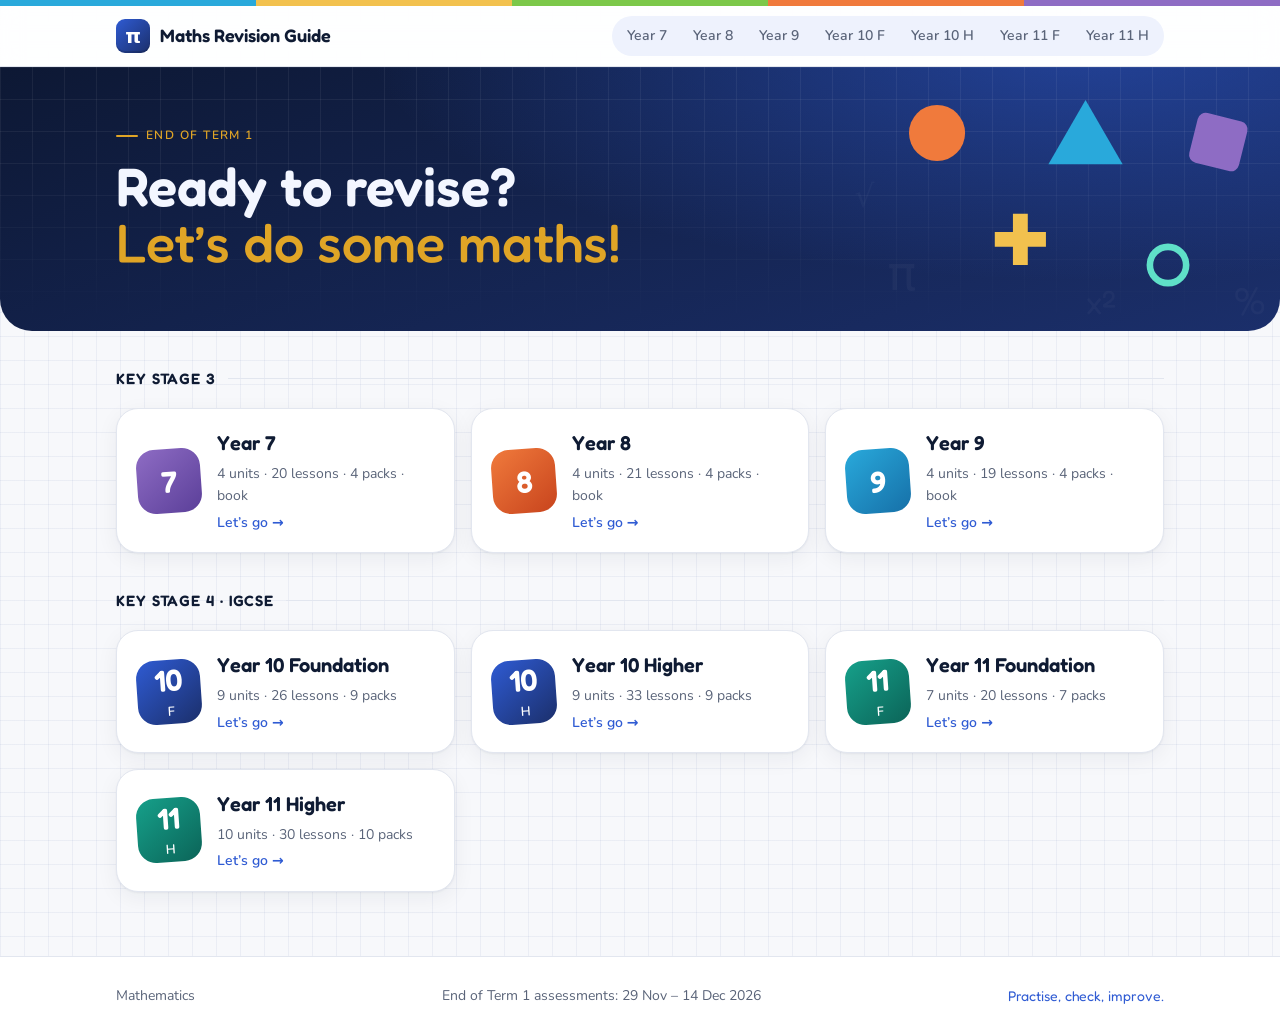
==== commit c89fbe89: "Rename site to Maths Revision Guide Co-Authored-By: Claude Opus 5.5 <noreply@anthropic.com> Claude-S" ====
--- a/index.html
+++ b/index.html
@@ -1,6 +1,6 @@
 <!doctype html><html lang="en"><head><meta charset="utf-8"><meta name="viewport" content="width=device-width,initial-scale=1">
-<title>Maths Revision</title><link rel="preconnect" href="https://fonts.googleapis.com"><link href="https://fonts.googleapis.com/css2?family=Fredoka:wght@500;600;700&family=Nunito:wght@400;600;700;800&display=swap" rel="stylesheet">
-<link rel="stylesheet" href="assets/style.css"></head><body><div class="rainbow" aria-hidden="true"><i></i><i></i><i></i><i></i><i></i></div><header class="top"><div class="wrap"><a class="brand" href="index.html"><span class="logo">π</span><span><small>Mathematics</small><b>Maths Revision</b></span></a><nav class="years"><a href="y7.html" class="">Year 7</a><a href="y8.html" class="">Year 8</a><a href="y9.html" class="">Year 9</a><a href="y10f.html" class="">Year 10 F</a><a href="y10h.html" class="">Year 10 H</a><a href="y11f.html" class="">Year 11 F</a><a href="y11h.html" class="">Year 11 H</a></nav></div></header><main><section class="hero home"><svg class="deco" viewBox="0 0 560 320" preserveAspectRatio="xMaxYMid meet" aria-hidden="true">
+<title>Maths Revision Guide</title><link rel="preconnect" href="https://fonts.googleapis.com"><link href="https://fonts.googleapis.com/css2?family=Fredoka:wght@500;600;700&family=Nunito:wght@400;600;700;800&display=swap" rel="stylesheet">
+<link rel="stylesheet" href="assets/style.css"></head><body><div class="rainbow" aria-hidden="true"><i></i><i></i><i></i><i></i><i></i></div><header class="top"><div class="wrap"><a class="brand" href="index.html"><span class="logo">π</span><span><b>Maths Revision Guide</b></span></a><nav class="years"><a href="y7.html" class="">Year 7</a><a href="y8.html" class="">Year 8</a><a href="y9.html" class="">Year 9</a><a href="y10f.html" class="">Year 10 F</a><a href="y10h.html" class="">Year 10 H</a><a href="y11f.html" class="">Year 11 F</a><a href="y11h.html" class="">Year 11 H</a></nav></div></header><main><section class="hero home"><svg class="deco" viewBox="0 0 560 320" preserveAspectRatio="xMaxYMid meet" aria-hidden="true">
 <g class="fl f1"><circle cx="120" cy="80" r="34" fill="#f07a3c"/></g>
 <g class="fl f2"><polygon points="300,40 345,118 255,118" fill="#29a9db"/></g>
 <g class="fl f3"><rect x="430" y="60" width="62" height="62" rx="10" fill="#8e6cc4" transform="rotate(14 461 91)"/></g>
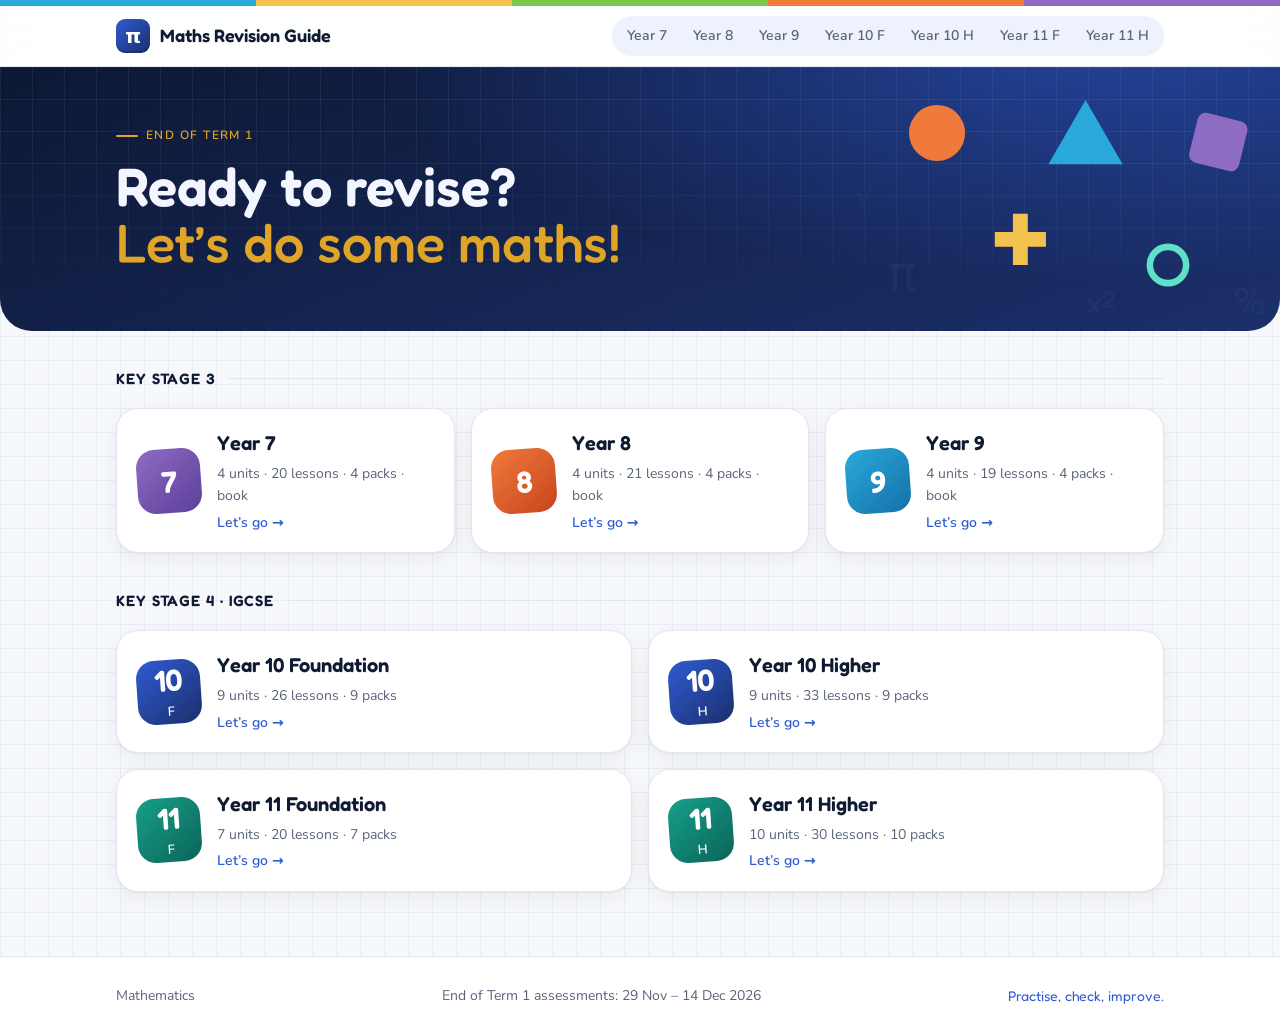
==== commit b9947213: "Show Year 10 and Year 11 tiers side by side on the home page Co-Authored-By: Claude Opus 5.5 <norepl" ====
--- a/index.html
+++ b/index.html
@@ -11,4 +11,4 @@
 <g class="fl f4"><text x="480" y="300" font-size="46" fill="#ffffff" opacity=".2" font-family="Fredoka,sans-serif">%</text></g>
 <g class="fl f2"><text x="20" y="170" font-size="38" fill="#ffffff" opacity=".18" font-family="Fredoka,sans-serif">√</text></g>
 </svg><div class="wrap"><p class="eyebrow">End of Term 1</p><h1>Ready to revise?<br><em>Let’s do some maths!</em></h1></div></section>
-<div class="wrap"><div class="kslabel">Key Stage 3</div><div class="ygrid"><a class="ycard" href="y7.html"><span class="ybadge c7">7</span><span class="yname">Year 7</span><span class="ystats">4 units · 20 lessons · 4 packs · book</span><span class="go">Let’s go →</span></a><a class="ycard" href="y8.html"><span class="ybadge c8">8</span><span class="yname">Year 8</span><span class="ystats">4 units · 21 lessons · 4 packs · book</span><span class="go">Let’s go →</span></a><a class="ycard" href="y9.html"><span class="ybadge c9">9</span><span class="yname">Year 9</span><span class="ystats">4 units · 19 lessons · 4 packs · book</span><span class="go">Let’s go →</span></a></div><div class="kslabel">Key Stage 4 · IGCSE</div><div class="ygrid"><a class="ycard" href="y10f.html"><span class="ybadge c10">10<sub>F</sub></span><span class="yname">Year 10 Foundation</span><span class="ystats">9 units · 26 lessons · 9 packs</span><span class="go">Let’s go →</span></a><a class="ycard" href="y10h.html"><span class="ybadge c10">10<sub>H</sub></span><span class="yname">Year 10 Higher</span><span class="ystats">9 units · 33 lessons · 9 packs</span><span class="go">Let’s go →</span></a><a class="ycard" href="y11f.html"><span class="ybadge c11">11<sub>F</sub></span><span class="yname">Year 11 Foundation</span><span class="ystats">7 units · 20 lessons · 7 packs</span><span class="go">Let’s go →</span></a><a class="ycard" href="y11h.html"><span class="ybadge c11">11<sub>H</sub></span><span class="yname">Year 11 Higher</span><span class="ystats">10 units · 30 lessons · 10 packs</span><span class="go">Let’s go →</span></a></div></div></main><footer><div class="wrap"><span>Mathematics</span><span>End of Term 1 assessments: 29 Nov – 14 Dec 2026</span><span class="f">Practise, check, improve.</span></div></footer></body></html>+<div class="wrap"><div class="kslabel">Key Stage 3</div><div class="ygrid"><a class="ycard" href="y7.html"><span class="ybadge c7">7</span><span class="yname">Year 7</span><span class="ystats">4 units · 20 lessons · 4 packs · book</span><span class="go">Let’s go →</span></a><a class="ycard" href="y8.html"><span class="ybadge c8">8</span><span class="yname">Year 8</span><span class="ystats">4 units · 21 lessons · 4 packs · book</span><span class="go">Let’s go →</span></a><a class="ycard" href="y9.html"><span class="ybadge c9">9</span><span class="yname">Year 9</span><span class="ystats">4 units · 19 lessons · 4 packs · book</span><span class="go">Let’s go →</span></a></div><div class="kslabel">Key Stage 4 · IGCSE</div><div class="ygrid two"><a class="ycard" href="y10f.html"><span class="ybadge c10">10<sub>F</sub></span><span class="yname">Year 10 Foundation</span><span class="ystats">9 units · 26 lessons · 9 packs</span><span class="go">Let’s go →</span></a><a class="ycard" href="y10h.html"><span class="ybadge c10">10<sub>H</sub></span><span class="yname">Year 10 Higher</span><span class="ystats">9 units · 33 lessons · 9 packs</span><span class="go">Let’s go →</span></a><a class="ycard" href="y11f.html"><span class="ybadge c11">11<sub>F</sub></span><span class="yname">Year 11 Foundation</span><span class="ystats">7 units · 20 lessons · 7 packs</span><span class="go">Let’s go →</span></a><a class="ycard" href="y11h.html"><span class="ybadge c11">11<sub>H</sub></span><span class="yname">Year 11 Higher</span><span class="ystats">10 units · 30 lessons · 10 packs</span><span class="go">Let’s go →</span></a></div></div></main><footer><div class="wrap"><span>Mathematics</span><span>End of Term 1 assessments: 29 Nov – 14 Dec 2026</span><span class="f">Practise, check, improve.</span></div></footer></body></html>
--- a/assets/style.css
+++ b/assets/style.css
@@ -135,3 +135,5 @@
 .sno{font:800 30px/1 Nunito,system-ui,sans-serif}
 .jump a span{font:800 20px/1 Nunito,system-ui,sans-serif;color:var(--gold)}
 .jump a:first-child span{color:#e07a1f}
+.ygrid.two{grid-template-columns:repeat(2,minmax(0,1fr))}
+@media (max-width:640px){.ygrid.two{grid-template-columns:1fr}}
